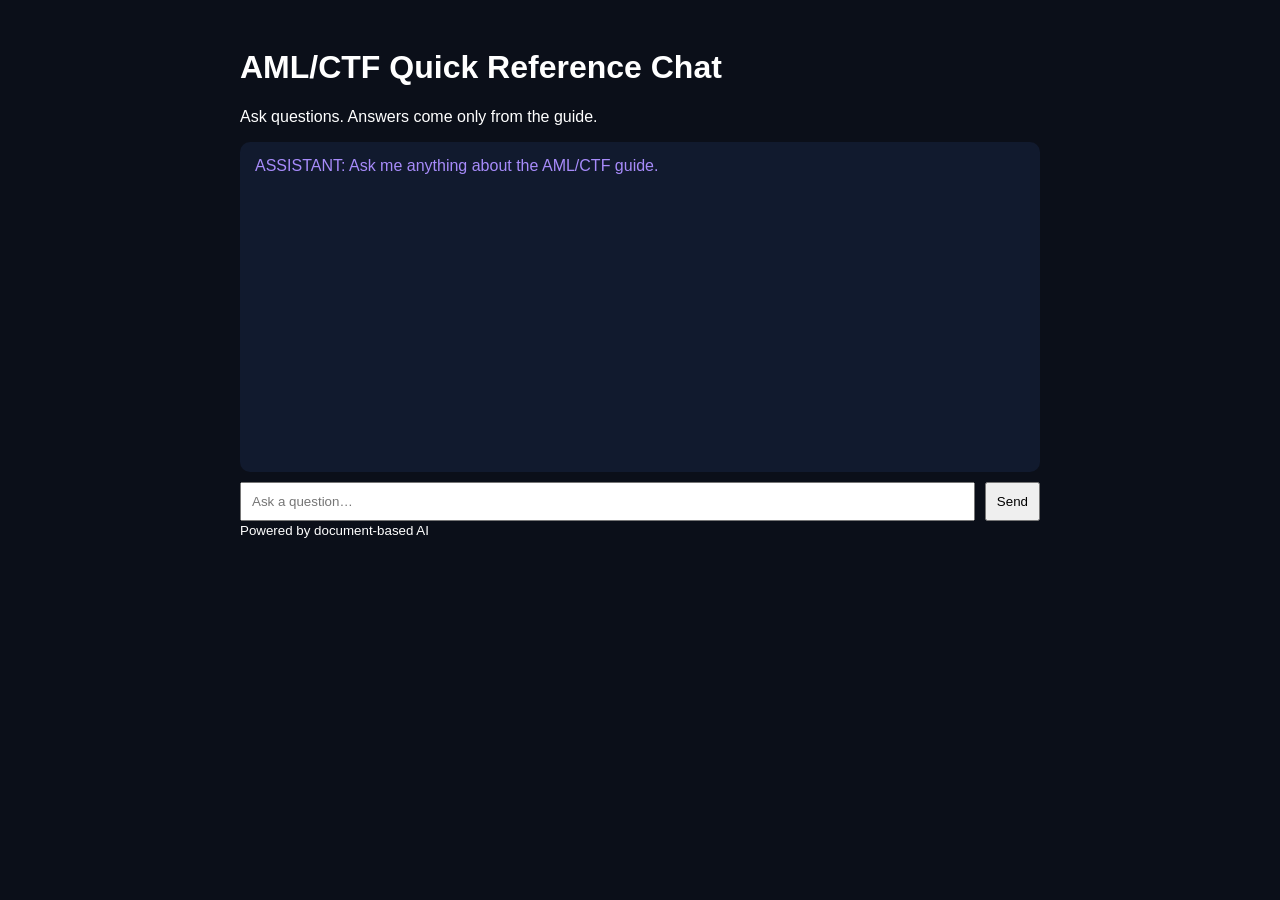
==== docs/index.html @ 61120ea2 "Add files via upload" ====
<!doctype html>
<html lang="en">
<head>
  <meta charset="utf-8" />
  <meta name="viewport" content="width=device-width, initial-scale=1" />
  <title>AML/CTF Guide Chat</title>
  <link rel="stylesheet" href="./styles.css" />
</head>
<body>
  <main class="wrap">
    <header class="header">
      <h1>AML/CTF Quick Reference Chat</h1>
      <p class="sub">Ask questions. Answers come only from the guide.</p>
    </header>

    <section id="chat" class="chat"></section>

    <form id="form" class="composer">
      <input id="q" type="text" placeholder="Ask a question…" />
      <button type="submit">Send</button>
    </form>

    <footer class="footer">
      <small>Powered by document-based AI</small>
    </footer>
  </main>

  <script>
    window.CHAT_API_BASE = "https://YOUR-WORKER.your-subdomain.workers.dev";
  </script>
  <script src="./app.js"></script>
</body>
</html>
---- docs/styles.css ----
body { font-family: Arial, sans-serif; background:#0b0f19; color:#fff; }
.wrap { max-width:800px; margin:auto; padding:20px; }
.chat { background:#111a2e; padding:15px; border-radius:10px; min-height:300px; }
.msg { margin-bottom:10px; }
.user { color:#38bdf8; }
.assistant { color:#a78bfa; }
.composer { display:flex; gap:10px; margin-top:10px; }
input { flex:1; padding:10px; }
button { padding:10px; }
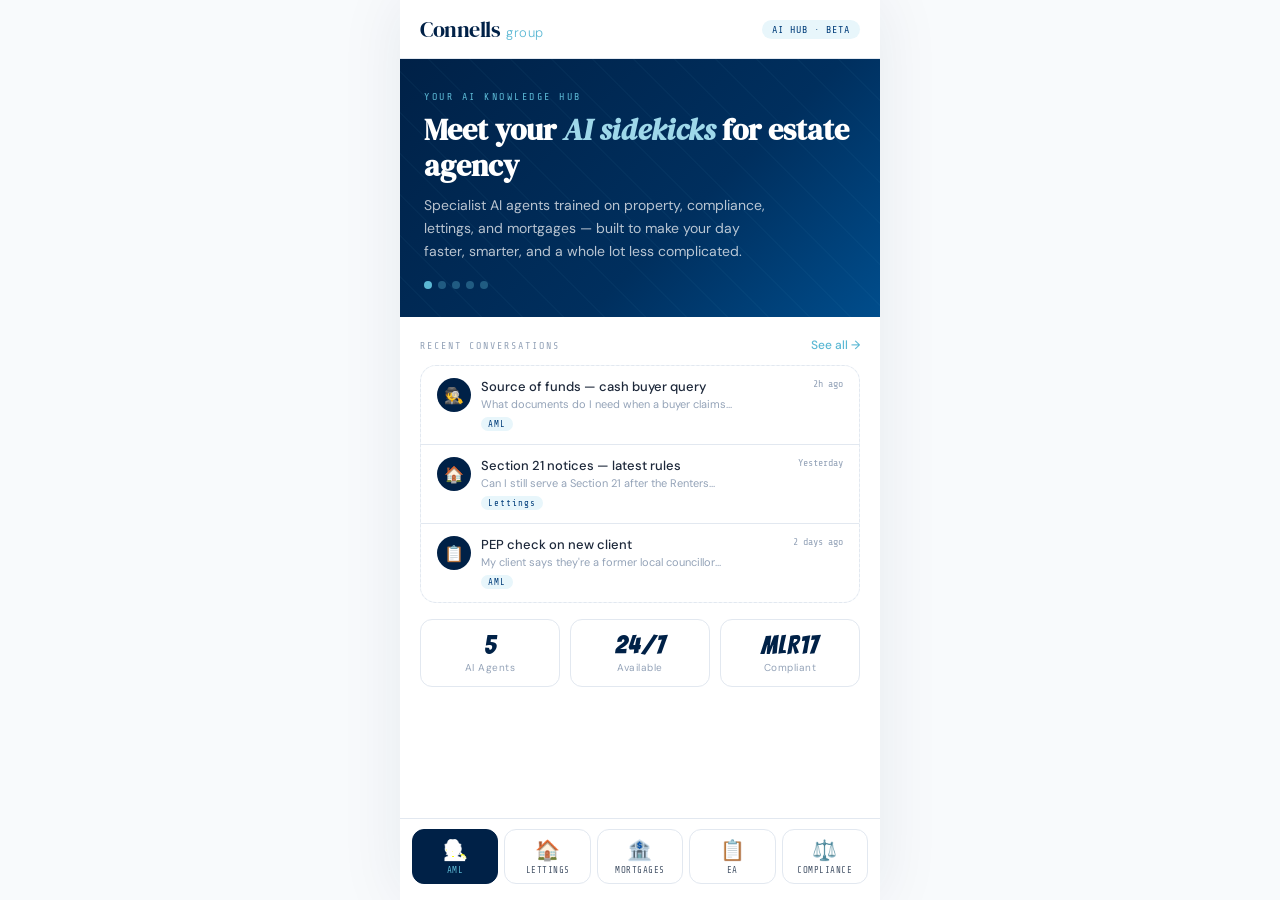
==== commit aaee2397: "Add files via upload" ====
--- a/docs/index.html
+++ b/docs/index.html
@@ -1,33 +1,414 @@
-<!doctype html>
+<!DOCTYPE html>
 <html lang="en">
 <head>
-  <meta charset="utf-8" />
-  <meta name="viewport" content="width=device-width, initial-scale=1" />
-  <title>AML/CTF Guide Chat</title>
-  <link rel="stylesheet" href="./styles.css" />
+<meta charset="UTF-8">
+<meta name="viewport" content="width=device-width, initial-scale=1.0">
+<title>Connells Group — AI Knowledge Hub</title>
+<link rel="preconnect" href="https://fonts.googleapis.com">
+<link href="https://fonts.googleapis.com/css2?family=Bangers&family=Rajdhani:wght@400;500;600;700&family=Share+Tech+Mono&family=DM+Serif+Display:ital@0;1&family=DM+Sans:wght@300;400;500&display=swap" rel="stylesheet">
+<style>
+  *, *::before, *::after { box-sizing: border-box; margin: 0; padding: 0; }
+  :root {
+    --navy: #002147;
+    --navy-mid: #002f5e;
+    --navy-light: #003d7a;
+    --sky: #5bb8d4;
+    --sky-light: #9ed8ea;
+    --sky-pale: #e8f6fb;
+    --white: #ffffff;
+    --off-white: #f8fafc;
+    --gray-100: #f1f5f9;
+    --gray-200: #e2e8f0;
+    --gray-400: #94a3b8;
+    --gray-600: #475569;
+    --gray-800: #1e293b;
+    --text: #0f172a;
+  }
+  html, body { height: 100%; font-family: 'DM Sans', sans-serif; background: var(--off-white); color: var(--text); overflow-x: hidden; }
+
+  .page { min-height: 100vh; display: flex; flex-direction: column; max-width: 480px; margin: 0 auto; background: var(--white); box-shadow: 0 0 60px rgba(0,33,71,0.08); position: relative; }
+
+  /* TOP NAV */
+  .topnav { background: var(--white); border-bottom: 1px solid var(--gray-200); padding: 14px 20px; display: flex; align-items: center; justify-content: space-between; position: sticky; top: 0; z-index: 10; }
+  .topnav-logo { display: flex; align-items: baseline; gap: 6px; }
+  .topnav-logo .word { font-family: 'DM Serif Display', serif; font-size: 22px; color: var(--navy); letter-spacing: -0.5px; }
+  .topnav-logo .grp { font-family: 'DM Sans', sans-serif; font-size: 13px; font-weight: 300; color: var(--sky); letter-spacing: 0.5px; }
+  .topnav-pill { background: var(--sky-pale); color: var(--navy-light); font-family: 'Share Tech Mono', monospace; font-size: 10px; padding: 4px 10px; border-radius: 20px; letter-spacing: 1px; }
+
+  /* HERO */
+  .hero { background: linear-gradient(135deg, var(--navy) 0%, var(--navy-mid) 60%, #004d8c 100%); padding: 32px 24px 28px; position: relative; overflow: hidden; }
+  .hero::before { content: ''; position: absolute; inset: 0; background: repeating-linear-gradient(45deg, transparent, transparent 28px, rgba(91,184,212,0.04) 28px, rgba(91,184,212,0.04) 29px); }
+  .hero-eyebrow { font-family: 'Share Tech Mono', monospace; font-size: 10px; letter-spacing: 2.5px; text-transform: uppercase; color: var(--sky); margin-bottom: 10px; position: relative; }
+  .hero-title { font-family: 'DM Serif Display', serif; font-size: 30px; color: var(--white); line-height: 1.2; margin-bottom: 10px; position: relative; }
+  .hero-title em { font-style: italic; color: var(--sky-light); }
+  .hero-body { font-size: 14px; color: rgba(255,255,255,0.72); line-height: 1.65; position: relative; max-width: 360px; }
+  .hero-dots { display: flex; gap: 6px; margin-top: 18px; position: relative; }
+  .hero-dot { width: 8px; height: 8px; border-radius: 50%; background: rgba(91,184,212,0.35); }
+  .hero-dot.active { background: var(--sky); }
+
+  /* SECTION HEADER */
+  .section-head { padding: 20px 20px 12px; display: flex; align-items: center; justify-content: space-between; }
+  .section-label { font-family: 'Share Tech Mono', monospace; font-size: 10px; letter-spacing: 2px; text-transform: uppercase; color: var(--gray-400); }
+  .section-action { font-size: 12px; color: var(--sky); font-weight: 500; cursor: pointer; }
+
+  /* HISTORY */
+  .history-area { margin: 0 20px; border: 1.5px dashed var(--gray-200); border-radius: 16px; overflow: hidden; background: var(--gray-100); min-height: 220px; display: flex; flex-direction: column; }
+  .history-row { display: flex; align-items: flex-start; gap: 10px; padding: 12px 16px; border-bottom: 1px solid var(--gray-200); background: var(--white); cursor: pointer; transition: background 0.15s; }
+  .history-row:last-child { border-bottom: none; }
+  .history-row:hover { background: var(--sky-pale); }
+  .history-avatar { width: 34px; height: 34px; border-radius: 50%; background: var(--navy); display: flex; align-items: center; justify-content: center; font-size: 16px; flex-shrink: 0; }
+  .history-meta { flex: 1; min-width: 0; }
+  .history-topic { font-size: 13px; font-weight: 500; color: var(--gray-800); white-space: nowrap; overflow: hidden; text-overflow: ellipsis; }
+  .history-preview { font-size: 11px; color: var(--gray-400); white-space: nowrap; overflow: hidden; text-overflow: ellipsis; margin-top: 2px; }
+  .history-time { font-family: 'Share Tech Mono', monospace; font-size: 10px; color: var(--gray-400); flex-shrink: 0; }
+  .history-badge { display: inline-block; background: var(--sky-pale); color: var(--navy-light); font-size: 9px; font-family: 'Share Tech Mono', monospace; letter-spacing: 1px; padding: 2px 7px; border-radius: 10px; margin-top: 4px; }
+
+  /* STATS */
+  .stats-strip { display: grid; grid-template-columns: repeat(3, 1fr); gap: 10px; padding: 0 20px; margin-top: 16px; }
+  .stat-card { background: var(--white); border: 1px solid var(--gray-200); border-radius: 12px; padding: 12px 10px; text-align: center; }
+  .stat-num { font-family: 'Bangers', cursive; font-size: 26px; color: var(--navy); letter-spacing: 1px; line-height: 1; }
+  .stat-lbl { font-size: 10px; color: var(--gray-400); letter-spacing: 0.5px; margin-top: 3px; }
+
+  /* BOTTOM NAV */
+  .bottom-spacer { flex: 1; min-height: 24px; }
+  .bottom-nav { position: sticky; bottom: 0; background: var(--white); border-top: 1px solid var(--gray-200); padding: 10px 12px 16px; display: grid; grid-template-columns: repeat(5, 1fr); gap: 6px; z-index: 10; }
+  .nav-btn { display: flex; flex-direction: column; align-items: center; gap: 5px; padding: 10px 4px 8px; border-radius: 12px; border: 1.5px solid var(--gray-200); background: var(--white); cursor: pointer; transition: all 0.18s ease; position: relative; overflow: hidden; }
+  .nav-btn::before { content: ''; position: absolute; inset: 0; background: var(--navy); transform: scaleY(0); transform-origin: bottom; transition: transform 0.2s ease; z-index: 0; }
+  .nav-btn:hover::before { transform: scaleY(1); }
+  .nav-btn:hover .nav-icon { filter: brightness(10); }
+  .nav-btn:hover .nav-label { color: var(--sky); }
+  .nav-icon { font-size: 20px; line-height: 1; position: relative; z-index: 1; transition: filter 0.2s; }
+  .nav-label { font-family: 'Share Tech Mono', monospace; font-size: 9px; letter-spacing: 0.5px; color: var(--gray-600); position: relative; z-index: 1; transition: color 0.2s; text-transform: uppercase; }
+  .nav-btn.aml-btn { border-color: var(--navy); background: var(--navy); }
+  .nav-btn.aml-btn .nav-icon { filter: brightness(10); }
+  .nav-btn.aml-btn .nav-label { color: var(--sky); }
+  .nav-btn.aml-btn::before { transform: scaleY(1); }
+
+  /* OVERLAY */
+  .overlay { position: fixed; inset: 0; background: rgba(0,20,40,0.75); z-index: 1000; display: flex; align-items: center; justify-content: center; padding: 16px; opacity: 0; pointer-events: none; transition: opacity 0.3s ease; backdrop-filter: blur(4px); }
+  .overlay.open { opacity: 1; pointer-events: all; }
+  .overlay-box { width: 100%; max-width: 420px; max-height: 92vh; overflow-y: auto; border-radius: 22px; position: relative; transform: translateY(24px) scale(0.97); transition: transform 0.3s ease; scrollbar-width: none; }
+  .overlay-box::-webkit-scrollbar { display: none; }
+  .overlay.open .overlay-box { transform: translateY(0) scale(1); }
+  .overlay-close { position: absolute; top: 14px; right: 14px; z-index: 10; width: 32px; height: 32px; border-radius: 50%; background: rgba(255,255,255,0.15); border: 1px solid rgba(255,255,255,0.25); color: white; font-size: 18px; cursor: pointer; display: flex; align-items: center; justify-content: center; transition: background 0.15s; line-height: 1; }
+  .overlay-close:hover { background: rgba(255,255,255,0.28); }
+
+  /* REGGIE CARD */
+  .reggie-card { width: 100%; background: linear-gradient(165deg, #001e3c 0%, #002f5e 45%, #001a34 100%); border-radius: 18px; border: 3px solid #5bb8d4; box-shadow: 0 0 0 5px #001020, 0 0 0 7px #5bb8d4, 0 24px 60px rgba(0,0,0,.8); overflow: hidden; font-family: 'Rajdhani', sans-serif; position: relative; }
+  .reggie-card::before { content: ''; position: absolute; inset: 0; pointer-events: none; z-index: 0; background: repeating-linear-gradient(45deg, transparent, transparent 26px, rgba(91,184,212,.025) 26px, rgba(91,184,212,.025) 27px); }
+  .rc-hdr { background: #fff; padding: 10px 14px 8px; display: flex; align-items: center; justify-content: space-between; border-bottom: 3px solid #003068; position: relative; z-index: 2; }
+  .rc-logo { display: block; height: 40px; width: auto; }
+  .rc-badge { background: #002147; color: #5bb8d4; font-family: 'Share Tech Mono', monospace; font-size: 10px; padding: 4px 10px; border-radius: 4px; letter-spacing: 1.5px; white-space: nowrap; flex-shrink: 0; }
+  .rc-ribbon { background: #002f5e; border-bottom: 1px solid rgba(91,184,212,.4); padding: 5px 0; text-align: center; font-family: 'Share Tech Mono', monospace; font-size: 9px; letter-spacing: 2px; text-transform: uppercase; color: #5bb8d4; position: relative; z-index: 2; }
+  .rc-av-sec { padding: 14px 16px 0; display: flex; flex-direction: column; align-items: center; position: relative; z-index: 2; }
+  .rc-av-ring { width: 110px; height: 110px; border-radius: 50%; background: linear-gradient(135deg, #003070 0%, #004490 55%, #002860 100%); border: 4px solid #5bb8d4; box-shadow: 0 0 0 3px #001a34, 0 0 22px rgba(91,184,212,.45); display: flex; align-items: center; justify-content: center; font-size: 58px; user-select: none; }
+  .rc-av-face { animation: rcbob 3s ease-in-out infinite; display: block; }
+  @keyframes rcbob { 0%,100%{transform:translateY(0)} 50%{transform:translateY(-4px)} }
+  .rc-av-ring.speaking .rc-av-face { animation: rctalk .15s ease-in-out infinite alternate; }
+  @keyframes rctalk { from{transform:scaleY(1)} to{transform:scaleY(.97) translateY(-2px)} }
+  .rc-name { margin-top: 8px; font-family: 'Bangers', cursive; font-size: 32px; letter-spacing: 5px; color: #fff; text-align: center; text-shadow: 2px 2px 0 rgba(0,0,0,.45); }
+  .rc-role { font-size: 10px; letter-spacing: 2px; text-transform: uppercase; color: #5bb8d4; text-align: center; margin-top: -2px; font-family: 'Share Tech Mono', monospace; }
+  .rc-bubble { margin: 12px 16px 0; position: relative; z-index: 2; background: rgba(255,255,255,.06); border: 1px solid rgba(91,184,212,.35); border-radius: 12px; padding: 11px 14px; min-height: 60px; font-size: 12.5px; color: rgba(255,255,255,.9); line-height: 1.6; display: flex; align-items: flex-start; }
+  .rc-bubble::before { content: ''; position: absolute; top: -9px; left: 50%; transform: translateX(-50%); border: 8px solid transparent; border-bottom-color: rgba(91,184,212,.35); border-top: 0; }
+  .rc-bubble::after { content: ''; position: absolute; top: -7px; left: 50%; transform: translateX(-50%); border: 7px solid transparent; border-bottom-color: #002a52; border-top: 0; }
+  #rc-st { flex: 1; }
+  .rc-dots { display: inline-flex; gap: 4px; align-items: center; }
+  .rc-dots span { width: 6px; height: 6px; border-radius: 50%; background: #5bb8d4; opacity: .35; animation: rcd 1.2s ease-in-out infinite; }
+  .rc-dots span:nth-child(2){animation-delay:.2s} .rc-dots span:nth-child(3){animation-delay:.4s}
+  @keyframes rcd {0%,80%,100%{opacity:.3;transform:scale(1)}40%{opacity:1;transform:scale(1.3)}}
+  .rc-divider { margin: 10px 16px 0; border: none; border-top: 1px solid rgba(91,184,212,.22); position: relative; z-index: 2; }
+  .rc-divider::after { content: '◆ COMPLIANCE RATING ◆'; position: absolute; top: -9px; left: 50%; transform: translateX(-50%); background: #002550; color: rgba(91,184,212,.7); font-size: 9px; letter-spacing: 2px; padding: 0 8px; font-family: 'Share Tech Mono', monospace; }
+  .rc-stats { padding: 8px 16px; display: grid; grid-template-columns: 1fr 1fr; gap: 4px; position: relative; z-index: 2; }
+  .rc-stat { display: flex; align-items: center; justify-content: space-between; padding: 4px 8px; background: rgba(255,255,255,.05); border-radius: 6px; border-left: 2px solid #5bb8d4; }
+  .rc-sl { font-size: 9px; color: rgba(255,255,255,.5); letter-spacing: 1px; text-transform: uppercase; font-family: 'Share Tech Mono', monospace; }
+  .rc-sv { font-family: 'Bangers', cursive; font-size: 17px; color: #5bb8d4; letter-spacing: 1px; }
+  .rc-chat { margin: 8px 16px 10px; background: rgba(0,0,0,.28); border: 1px solid rgba(91,184,212,.2); border-radius: 10px; overflow: hidden; position: relative; z-index: 2; }
+  .rc-ch { background: rgba(91,184,212,.08); border-bottom: 1px solid rgba(91,184,212,.18); padding: 6px 12px; font-size: 10px; letter-spacing: 2px; text-transform: uppercase; color: rgba(91,184,212,.85); font-family: 'Share Tech Mono', monospace; display: flex; align-items: center; gap: 7px; }
+  .rc-dl { width: 6px; height: 6px; border-radius: 50%; background: #44ff88; flex-shrink: 0; animation: rcpl 2s ease-in-out infinite; }
+  @keyframes rcpl {0%,100%{box-shadow:0 0 0 0 rgba(68,255,136,.45)}50%{box-shadow:0 0 0 4px rgba(68,255,136,0)}}
+  .rc-msgs { height: 110px; overflow-y: auto; padding: 8px 10px; display: flex; flex-direction: column; gap: 6px; scrollbar-width: thin; scrollbar-color: rgba(91,184,212,.3) transparent; }
+  .rc-msg { font-size: 12px; line-height: 1.45; padding: 6px 10px; border-radius: 8px; max-width: 90%; animation: rcup .22s ease-out; }
+  @keyframes rcup {from{opacity:0;transform:translateY(4px)}to{opacity:1;transform:none}}
+  .rc-mu { background: rgba(91,184,212,.14); color: rgba(255,255,255,.88); align-self: flex-end; border: 1px solid rgba(91,184,212,.28); }
+  .rc-mr { background: rgba(255,255,255,.06); color: rgba(255,255,255,.88); align-self: flex-start; border: 1px solid rgba(255,255,255,.1); }
+  .rc-chips { display: flex; flex-wrap: wrap; gap: 5px; padding: 7px 10px 4px; border-top: 1px solid rgba(91,184,212,.1); }
+  .rc-chip { background: rgba(91,184,212,.1); border: 1px solid rgba(91,184,212,.28); color: rgba(91,184,212,.9); font-size: 10px; padding: 3px 9px; border-radius: 20px; cursor: pointer; font-family: 'Share Tech Mono', monospace; letter-spacing: .5px; transition: background .15s; white-space: nowrap; }
+  .rc-chip:hover { background: rgba(91,184,212,.25); }
+  .rc-ir { display: flex; border-top: 1px solid rgba(91,184,212,.2); }
+  .rc-inp { flex: 1; background: transparent; border: none; outline: none; color: rgba(255,255,255,.9); font-family: 'Rajdhani', sans-serif; font-size: 13px; padding: 9px 12px; }
+  .rc-inp::placeholder { color: rgba(255,255,255,.25); }
+  .rc-ask { background: rgba(91,184,212,.12); border: none; border-left: 1px solid rgba(91,184,212,.2); color: #5bb8d4; cursor: pointer; padding: 0 14px; font-family: 'Bangers', cursive; font-size: 16px; letter-spacing: 1px; transition: background .15s; }
+  .rc-ask:hover { background: rgba(91,184,212,.28); }
+  .rc-ask:disabled { opacity: .4; cursor: default; }
+  .rc-disc { margin: 0 16px 12px; padding: 6px 10px; background: rgba(255,255,255,.04); border: 1px solid rgba(91,184,212,.15); border-radius: 6px; position: relative; z-index: 2; font-size: 9px; color: rgba(255,255,255,.3); text-align: center; font-family: 'Share Tech Mono', monospace; letter-spacing: .5px; line-height: 1.55; }
+  .rc-corner { position: absolute; top: 58px; right: 12px; font-family: 'Share Tech Mono', monospace; font-size: 9px; color: rgba(91,184,212,.1); letter-spacing: 2px; writing-mode: vertical-rl; z-index: 1; }
+
+  /* TOAST */
+  .toast { position: fixed; bottom: 90px; left: 50%; transform: translateX(-50%) translateY(20px); background: var(--navy); color: var(--white); padding: 10px 20px; border-radius: 30px; font-size: 13px; font-weight: 500; border: 1px solid var(--sky); opacity: 0; pointer-events: none; transition: all 0.3s ease; white-space: nowrap; z-index: 500; }
+  .toast.show { opacity: 1; transform: translateX(-50%) translateY(0); }
+</style>
 </head>
 <body>
-  <main class="wrap">
-    <header class="header">
-      <h1>AML/CTF Quick Reference Chat</h1>
-      <p class="sub">Ask questions. Answers come only from the guide.</p>
-    </header>
-
-    <section id="chat" class="chat"></section>
-
-    <form id="form" class="composer">
-      <input id="q" type="text" placeholder="Ask a question…" />
-      <button type="submit">Send</button>
-    </form>
-
-    <footer class="footer">
-      <small>Powered by document-based AI</small>
-    </footer>
-  </main>
-
-  <script>
-    window.CHAT_API_BASE = "https://YOUR-WORKER.your-subdomain.workers.dev";
-  </script>
-  <script src="./app.js"></script>
+
+<div class="page">
+
+  <!-- TOP NAV -->
+  <nav class="topnav">
+    <div class="topnav-logo">
+      <span class="word">Connells</span>
+      <span class="grp">group</span>
+    </div>
+    <span class="topnav-pill">AI HUB · BETA</span>
+  </nav>
+
+  <!-- HERO -->
+  <section class="hero">
+    <div class="hero-eyebrow">Your AI Knowledge Hub</div>
+    <h1 class="hero-title">Meet your <em>AI sidekicks</em> for estate agency</h1>
+    <p class="hero-body">Specialist AI agents trained on property, compliance, lettings, and mortgages — built to make your day faster, smarter, and a whole lot less complicated.</p>
+    <div class="hero-dots">
+      <div class="hero-dot active"></div>
+      <div class="hero-dot"></div>
+      <div class="hero-dot"></div>
+      <div class="hero-dot"></div>
+      <div class="hero-dot"></div>
+    </div>
+  </section>
+
+  <!-- CHAT HISTORY -->
+  <div class="section-head">
+    <span class="section-label">Recent conversations</span>
+    <span class="section-action">See all →</span>
+  </div>
+
+  <div class="history-area">
+    <div class="history-row">
+      <div class="history-avatar">🕵️</div>
+      <div class="history-meta">
+        <div class="history-topic">Source of funds — cash buyer query</div>
+        <div class="history-preview">What documents do I need when a buyer claims...</div>
+        <span class="history-badge">AML</span>
+      </div>
+      <div class="history-time">2h ago</div>
+    </div>
+    <div class="history-row">
+      <div class="history-avatar">🏠</div>
+      <div class="history-meta">
+        <div class="history-topic">Section 21 notices — latest rules</div>
+        <div class="history-preview">Can I still serve a Section 21 after the Renters...</div>
+        <span class="history-badge">Lettings</span>
+      </div>
+      <div class="history-time">Yesterday</div>
+    </div>
+    <div class="history-row">
+      <div class="history-avatar">📋</div>
+      <div class="history-meta">
+        <div class="history-topic">PEP check on new client</div>
+        <div class="history-preview">My client says they're a former local councillor...</div>
+        <span class="history-badge">AML</span>
+      </div>
+      <div class="history-time">2 days ago</div>
+    </div>
+  </div>
+
+  <!-- STATS -->
+  <div class="stats-strip">
+    <div class="stat-card">
+      <div class="stat-num">5</div>
+      <div class="stat-lbl">AI Agents</div>
+    </div>
+    <div class="stat-card">
+      <div class="stat-num">24/7</div>
+      <div class="stat-lbl">Available</div>
+    </div>
+    <div class="stat-card">
+      <div class="stat-num">MLR17</div>
+      <div class="stat-lbl">Compliant</div>
+    </div>
+  </div>
+
+  <div class="bottom-spacer"></div>
+
+  <!-- BOTTOM NAV -->
+  <nav class="bottom-nav">
+    <button class="nav-btn aml-btn" onclick="openReggie()">
+      <span class="nav-icon">🕵️</span>
+      <span class="nav-label">AML</span>
+    </button>
+    <button class="nav-btn" onclick="showToast('Lettings AI — coming soon!')">
+      <span class="nav-icon">🏠</span>
+      <span class="nav-label">Lettings</span>
+    </button>
+    <button class="nav-btn" onclick="showToast('Mortgages AI — coming soon!')">
+      <span class="nav-icon">🏦</span>
+      <span class="nav-label">Mortgages</span>
+    </button>
+    <button class="nav-btn" onclick="showToast('EA Knowledge — coming soon!')">
+      <span class="nav-icon">📋</span>
+      <span class="nav-label">EA</span>
+    </button>
+    <button class="nav-btn" onclick="showToast('Compliance Hub — coming soon!')">
+      <span class="nav-icon">⚖️</span>
+      <span class="nav-label">Compliance</span>
+    </button>
+  </nav>
+
+</div>
+
+<!-- TOAST -->
+<div class="toast" id="toast"></div>
+
+<!-- REGGIE OVERLAY -->
+<div class="overlay" id="overlay" onclick="handleOverlayClick(event)">
+  <div class="overlay-box">
+    <button class="overlay-close" onclick="closeReggie()">✕</button>
+
+    <div class="reggie-card">
+      <div class="rc-corner">AML · KYC · MLR2017</div>
+
+      <div class="rc-hdr">
+        <svg class="rc-logo" viewBox="0 0 220 72" xmlns="http://www.w3.org/2000/svg" aria-label="Connells Group">
+          <text x="4" y="50" font-family="Georgia, serif" font-size="48" font-weight="700" fill="#003068" letter-spacing="-1">Connells</text>
+          <text x="108" y="68" font-family="Georgia, serif" font-size="22" font-weight="400" fill="#6bbde0" letter-spacing="1">group</text>
+        </svg>
+        <span class="rc-badge">AML-001</span>
+      </div>
+
+      <div class="rc-ribbon">🏠 Estate Agent Compliance Advisor</div>
+
+      <div class="rc-av-sec">
+        <div class="rc-av-ring" id="avRing">
+          <span class="rc-av-face">🕵️</span>
+        </div>
+        <div class="rc-name">REGGIE</div>
+        <div class="rc-role">AML &amp; KYC Specialist · MLR 2017</div>
+      </div>
+
+      <div class="rc-bubble">
+        <span id="rc-st">Hi, I'm Reggie — your AI AML &amp; KYC sidekick for estate agency. Think of me as part compliance expert, part transaction detective, and part professional red-flag spotter. Just ask away.</span>
+      </div>
+
+      <hr class="rc-divider">
+      <div class="rc-stats">
+        <div class="rc-stat"><span class="rc-sl">Reg Knowledge</span><span class="rc-sv">98</span></div>
+        <div class="rc-stat"><span class="rc-sl">Risk Intel</span><span class="rc-sv">95</span></div>
+        <div class="rc-stat"><span class="rc-sl">CDD Mastery</span><span class="rc-sv">97</span></div>
+        <div class="rc-stat"><span class="rc-sl">SAR Filing</span><span class="rc-sv">99</span></div>
+      </div>
+
+      <div class="rc-chat">
+        <div class="rc-ch"><div class="rc-dl"></div>Ask a compliance question</div>
+        <div class="rc-msgs" id="rc-msgs"></div>
+        <div class="rc-chips">
+          <span class="rc-chip" onclick="qa('What ID do I need from a buyer?')">Buyer ID</span>
+          <span class="rc-chip" onclick="qa('When must I file a SAR?')">SAR filing</span>
+          <span class="rc-chip" onclick="qa('What is a PEP and how do I handle one?')">PEPs</span>
+          <span class="rc-chip" onclick="qa('What are red flags for money laundering in property?')">Red flags</span>
+          <span class="rc-chip" onclick="qa('Do I need to verify the seller?')">Seller CDD</span>
+          <span class="rc-chip" onclick="qa('What is source of funds and why does it matter?')">Source of funds</span>
+        </div>
+        <div class="rc-ir">
+          <input class="rc-inp" id="rc-inp" placeholder="Ask an AML/KYC question…" autocomplete="off">
+          <button class="rc-ask" id="rc-btn">ASK</button>
+        </div>
+      </div>
+
+      <div class="rc-disc">⚠ Guidance only · Not legal advice · Always consult your MLRO or legal counsel</div>
+    </div>
+  </div>
+</div>
+
+<script>
+  function openReggie() {
+    document.getElementById('overlay').classList.add('open');
+    document.body.style.overflow = 'hidden';
+    setTimeout(() => document.getElementById('rc-inp').focus(), 350);
+  }
+  function closeReggie() {
+    document.getElementById('overlay').classList.remove('open');
+    document.body.style.overflow = '';
+  }
+  function handleOverlayClick(e) {
+    if (e.target === document.getElementById('overlay')) closeReggie();
+  }
+  document.addEventListener('keydown', e => { if (e.key === 'Escape') closeReggie(); });
+
+  let toastTimer;
+  function showToast(msg) {
+    const t = document.getElementById('toast');
+    t.textContent = msg;
+    t.classList.add('show');
+    clearTimeout(toastTimer);
+    toastTimer = setTimeout(() => t.classList.remove('show'), 2400);
+  }
+
+  const SYSTEM = `You are Reggie, a sharp AML/KYC compliance advisor for UK estate agents at Connells Group. Expert in: MLR 2017 and amendments, HMRC supervision, CDD/EDD, PEPs and sanctions, SARs and NCA, POCA 2002, beneficial ownership, source of funds/wealth, property transaction red flags. Tone: professional, confident, clear, occasionally pithy. 3-5 sentence answers. Plain English but cite correct regulation/body. Vary openers: "Right then,", "Mark this well:", "Here's the position:", "Good question —", "Crucial point:". Never break character.`;
+
+  let history = [], busy = false;
+  const st = document.getElementById('rc-st');
+  const avRing = document.getElementById('avRing');
+  const msgs = document.getElementById('rc-msgs');
+  const inp = document.getElementById('rc-inp');
+  const btn = document.getElementById('rc-btn');
+
+  function addMsg(t, w) {
+    const d = document.createElement('div');
+    d.className = 'rc-msg ' + (w === 'u' ? 'rc-mu' : 'rc-mr');
+    d.textContent = t;
+    msgs.appendChild(d);
+    msgs.scrollTop = msgs.scrollHeight;
+  }
+
+  function setTyping(on) {
+    if (on) {
+      st.innerHTML = '<span class="rc-dots"><span></span><span></span><span></span></span>';
+      avRing.classList.add('speaking');
+    } else {
+      avRing.classList.remove('speaking');
+    }
+  }
+
+  function typeOut(t) {
+    setTyping(false);
+    st.textContent = '';
+    let i = 0;
+    avRing.classList.add('speaking');
+    const iv = setInterval(() => {
+      if (i < t.length) st.textContent += t[i++];
+      else { clearInterval(iv); avRing.classList.remove('speaking'); }
+    }, 16);
+  }
+
+  async function qa(q) {
+    q = (q || inp.value).trim();
+    if (!q || busy) return;
+    busy = true; btn.disabled = true; inp.value = '';
+    addMsg(q, 'u');
+    history.push({ role: 'user', content: q });
+    setTyping(true);
+    try {
+      const r = await fetch('https://api.anthropic.com/v1/messages', {
+        method: 'POST',
+        headers: { 'Content-Type': 'application/json' },
+        body: JSON.stringify({ model: 'claude-sonnet-4-20250514', max_tokens: 1000, system: SYSTEM, messages: history })
+      });
+      const data = await r.json();
+      const reply = data.content?.find(b => b.type === 'text')?.text || 'Connection issue — please retry.';
+      history.push({ role: 'assistant', content: reply });
+      setTyping(false);
+      addMsg(reply, 'r');
+      typeOut(reply);
+    } catch {
+      setTyping(false);
+      const e = 'Connection issue — please try again.';
+      addMsg(e, 'r');
+      st.textContent = e;
+    }
+    busy = false; btn.disabled = false; inp.focus();
+  }
+
+  btn.addEventListener('click', () => qa(inp.value));
+  inp.addEventListener('keydown', e => { if (e.key === 'Enter') qa(inp.value); });
+</script>
 </body>
 </html>
